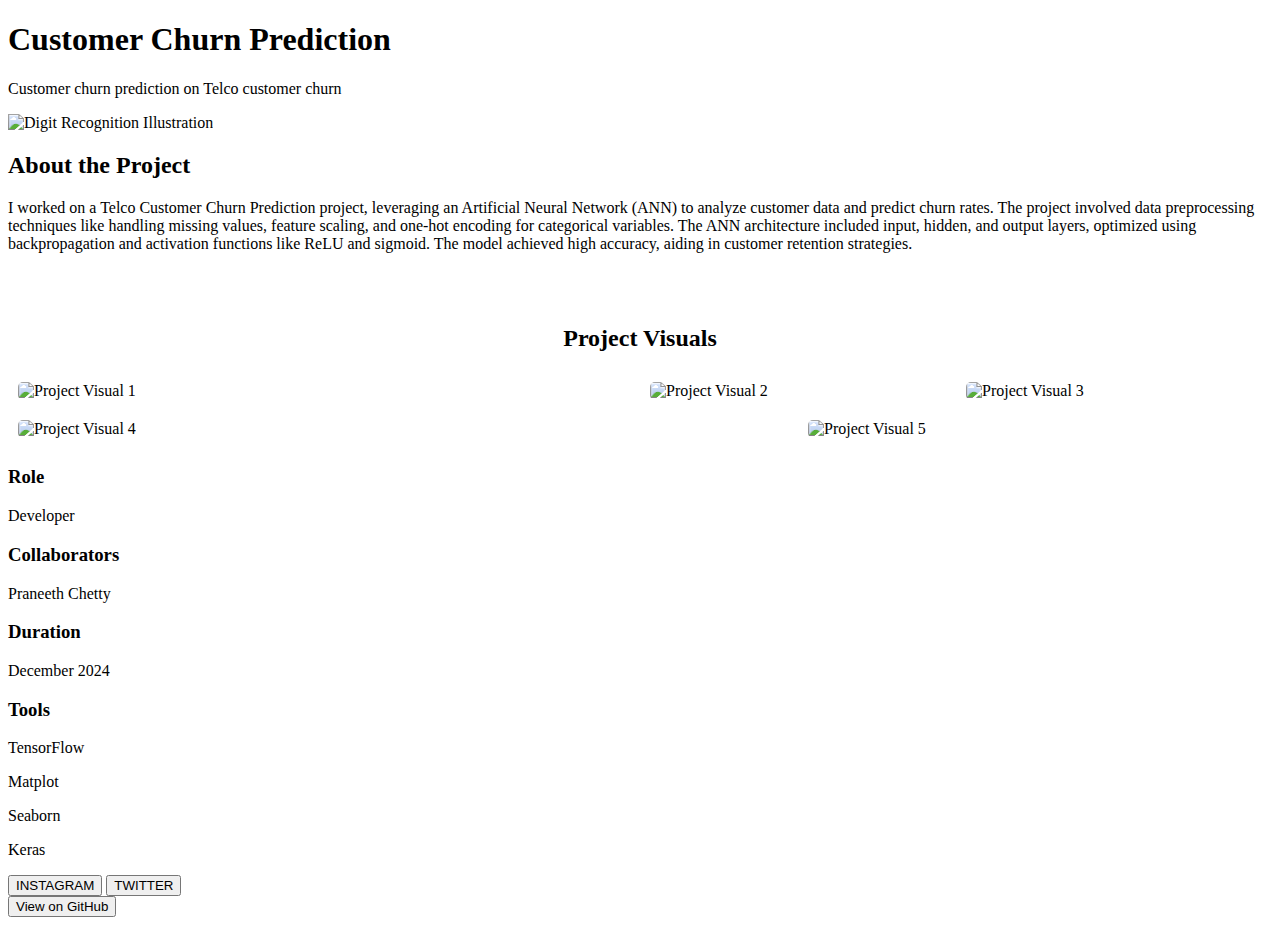
==== Customerchurn.html @ 5db337bc "Project Customer Churn Prediction" ====
<!DOCTYPE html>
<html lang="en">
<head>
  <meta charset="UTF-8">
  <meta name="viewport" content="width=device-width, initial-scale=1.0">
  <title>Customer Churn Prediction</title>
  <link rel="stylesheet" href="Subproject.css">
  <style>
    .image-gallery {
      display: flex;
      flex-wrap: wrap;
      justify-content: space-between;
      margin-top: 20px;
    }

    .gallery-item {
      margin: 10px;
      flex: 1;
    }

    .gallery-item img {
      width: 100%;
      border-radius: 5px;
    }

    .wide {
      flex-basis: 48%; /* Wide image taking roughly half the row */
    }

    .narrow {
      flex-basis: 23%; /* Narrow image taking roughly a quarter of the row */
    }

    .gallery-title {
      font-size: 24px;
      font-weight: bold;
      margin: 20px 0 10px;
      text-align: center;
    }
  </style>
</head>
<body>
  <div class="container">
    <header>
      <div class="header-content">
        <h1>Customer Churn Prediction</h1>
        <p>Customer churn prediction on Telco customer churn</p>
      </div>
    </header>

    <main>
      
      <img src="images/Screenshot 2024-12-25 at 9.06.10 PM.png" alt="Digit Recognition Illustration" class="main-image">
      <!--About project-->
      <section class="content">
        <h2>About the Project</h2>
        <p>
          I worked on a Telco Customer Churn Prediction project, leveraging an Artificial Neural Network (ANN) to analyze customer 
          data and predict churn rates. The project involved data preprocessing techniques like handling missing values, feature 
          scaling, and one-hot encoding for categorical variables. The ANN architecture included input, hidden, and output layers,
          optimized using backpropagation and activation functions like ReLU and sigmoid. The model achieved high accuracy, aiding 
          in customer retention strategies.
        </p>
      </section>
      <br>
      <br>
      <!--Project gallery-->
      <section class="content">
      <h2 class="gallery-title">Project Visuals</h2>
      </section>
      <section class="image-gallery">
        <div class="gallery-item wide">
          <img src="images/CC1.png" alt="Project Visual 1">
        </div>
        <div class="gallery-item narrow">
          <img src="images/CC2.png" alt="Project Visual 2">
        </div>
        <div class="gallery-item narrow">
          <img src="images/CC3.png" alt="Project Visual 3">
        </div>
        <div class="gallery-item wide">
          <img src="images/CC4.png" alt="Project Visual 4">
        </div>
        <div class="gallery-item narrow">
          <img src="images/CC5.png" alt="Project Visual 5">
        </div>
      </section>
      

      <section class="details">
        <div class="detail-item">
          <h3>Role</h3>
          <p>Developer</p>
        </div>
        <div class="detail-item">
          <h3>Collaborators</h3>
          <p>Praneeth Chetty</p>
        </div>
        <div class="detail-item">
          <h3>Duration</h3>
          <p>December 2024</p>
        </div>
        <div class="detail-item">
          <h3>Tools</h3>
          <p>TensorFlow</p>
          <p>Matplot</p>
          <p>Seaborn</p>
          <p>Keras</p>
        </div>
      </section>

      <section class="social-links">
        <button onclick="window.location.href='https://www.instagram.com/praneeth.chetty/';" class="social-button">
            INSTAGRAM
        </button>
        <button onclick="window.location.href='https://x.com/PraneethChetty8';" class="social-button">
            TWITTER
        </button>
      </section>

      <button onclick="window.location.href='https://github.com/Chetty-Praneeth/Customer-churn-prediction';" class="github-button">
        View on GitHub
      </button>
      <br>
      <br>
    </main>
  </div>
</body>
</html>
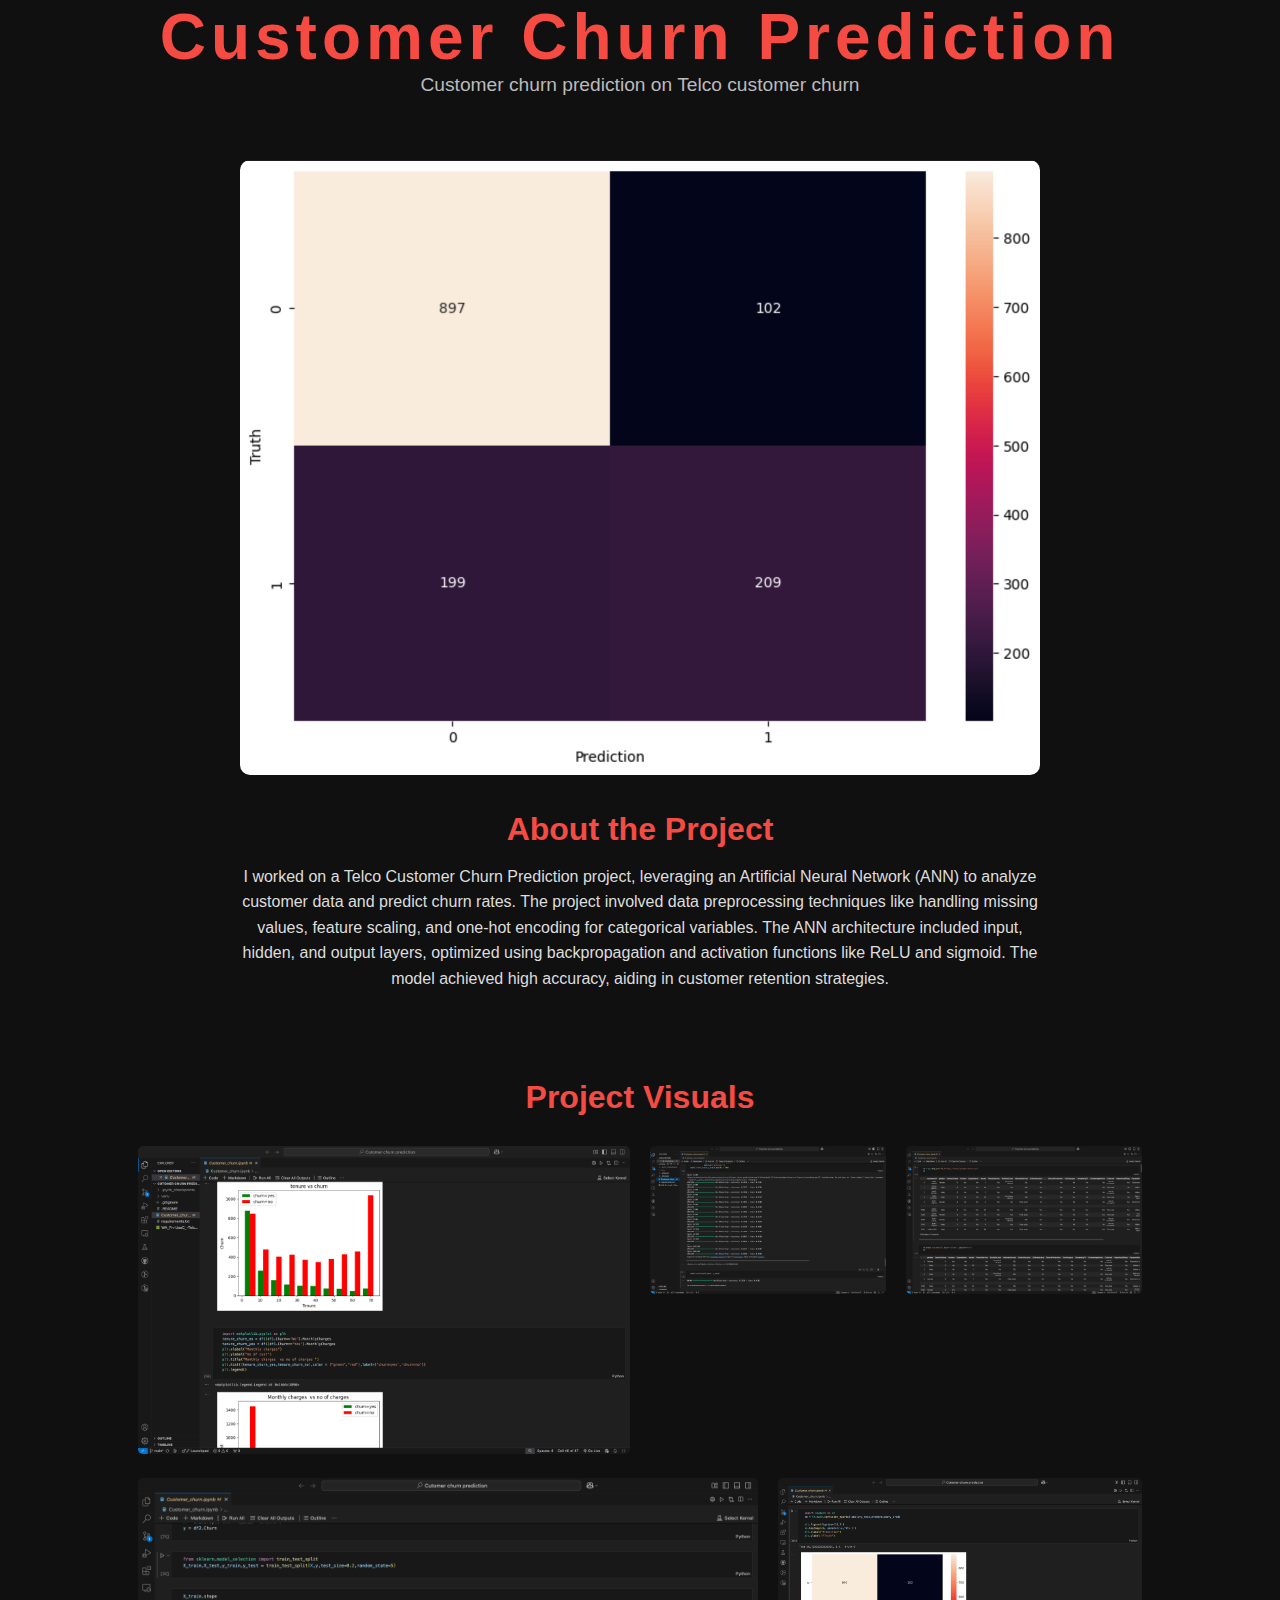
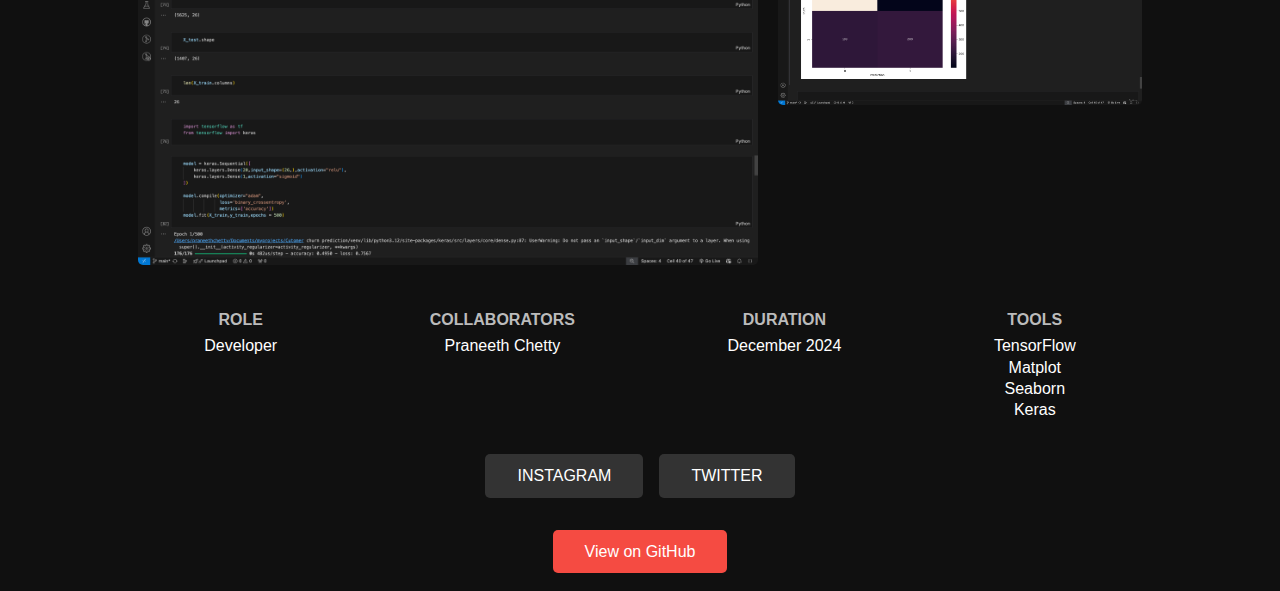
==== commit a79eb3fa: "Twitter(X) update" ====
--- a/Customerchurn.html
+++ b/Customerchurn.html
@@ -113,7 +113,7 @@
         <button onclick="window.location.href='https://www.instagram.com/praneeth.chetty/';" class="social-button">
             INSTAGRAM
         </button>
-        <button onclick="window.location.href='https://x.com/PraneethChetty8';" class="social-button">
+        <button onclick="window.location.href='https://x.com/iPraneethChetty';" class="social-button">
             TWITTER
         </button>
       </section>
--- a/Subproject.css
+++ b/Subproject.css
@@ -0,0 +1,131 @@
+* {
+    box-sizing: border-box;
+    margin: 0;
+    padding: 0;
+    font-family: Arial, sans-serif;
+}
+
+body {
+    background-color: #101010;
+    color: #ffffff;
+    display: flex;
+    justify-content: center;
+    align-items: center;
+    min-height: 100vh;
+}
+
+.container {
+    width: 80%;
+    max-width: 1200px;
+    text-align: center;
+}
+
+header {
+    margin-bottom: 2rem;
+}
+
+.header-content h1 {
+    font-size: 4rem;
+    color: #f54b42;
+    letter-spacing: 5px;
+}
+
+.header-content p {
+    font-size: 1.2rem;
+    color: #bbb;
+}
+
+.main-image {
+    width: 100%;
+    max-width: 800px;
+    margin: 2rem 0;
+    border-radius: 10px;
+}
+
+.content h2 {
+    font-size: 2rem;
+    color: #f54b42;
+    margin-bottom: 1rem;
+}
+
+.content p {
+    font-size: 1rem;
+    color: #ddd;
+    max-width: 800px;
+    margin: 0 auto 2rem;
+    line-height: 1.6;
+}
+
+.github-button {
+    background-color: #f54b42;
+    color: #ffffff;
+    border: none;
+    padding: 0.8rem 2rem;
+    font-size: 1rem;
+    cursor: pointer;
+    border-radius: 5px;
+    transition: background-color 0.3s ease;
+}
+
+.github-button:hover {
+    background-color: #c63a2b;
+}
+
+/* New Details Section */
+.details {
+    display: flex;
+    justify-content: space-around;
+    margin-top: 2rem;
+}
+
+.detail-item h3 {
+    font-size: 1rem;
+    color: #bbb;
+    margin-bottom: 0.5rem;
+    text-transform: uppercase;
+}
+
+.detail-item p {
+    font-size: 1rem;
+    color: #fff;
+    margin: 0.2rem 0; /* Spacing between each item */
+}
+.social-links {
+    display: flex;
+    justify-content: center;
+    gap: 1rem;
+    margin-top: 2rem;
+}
+
+/* Social Button Style */
+.social-button {
+    background-color: #333333;
+    color: #ffffff;
+    border: none;
+    padding: 0.8rem 2rem;
+    font-size: 1rem;
+    cursor: pointer;
+    border-radius: 5px;
+    transition: background-color 0.3s ease;
+}
+
+.social-button:hover {
+    background-color: #555555;
+}
+
+/* Add margin to GitHub button to create space */
+.github-button {
+    background-color: #f54b42;
+    color: #ffffff;
+    border: none;
+    padding: 0.8rem 2rem;
+    font-size: 1rem;
+    cursor: pointer;
+    border-radius: 5px;
+    transition: background-color 0.3s ease;
+    margin-top: 2rem; /* Adds space between social links and GitHub button */
+}
+
+.github-button:hover {
+    background-color: #c63a2b;
+}